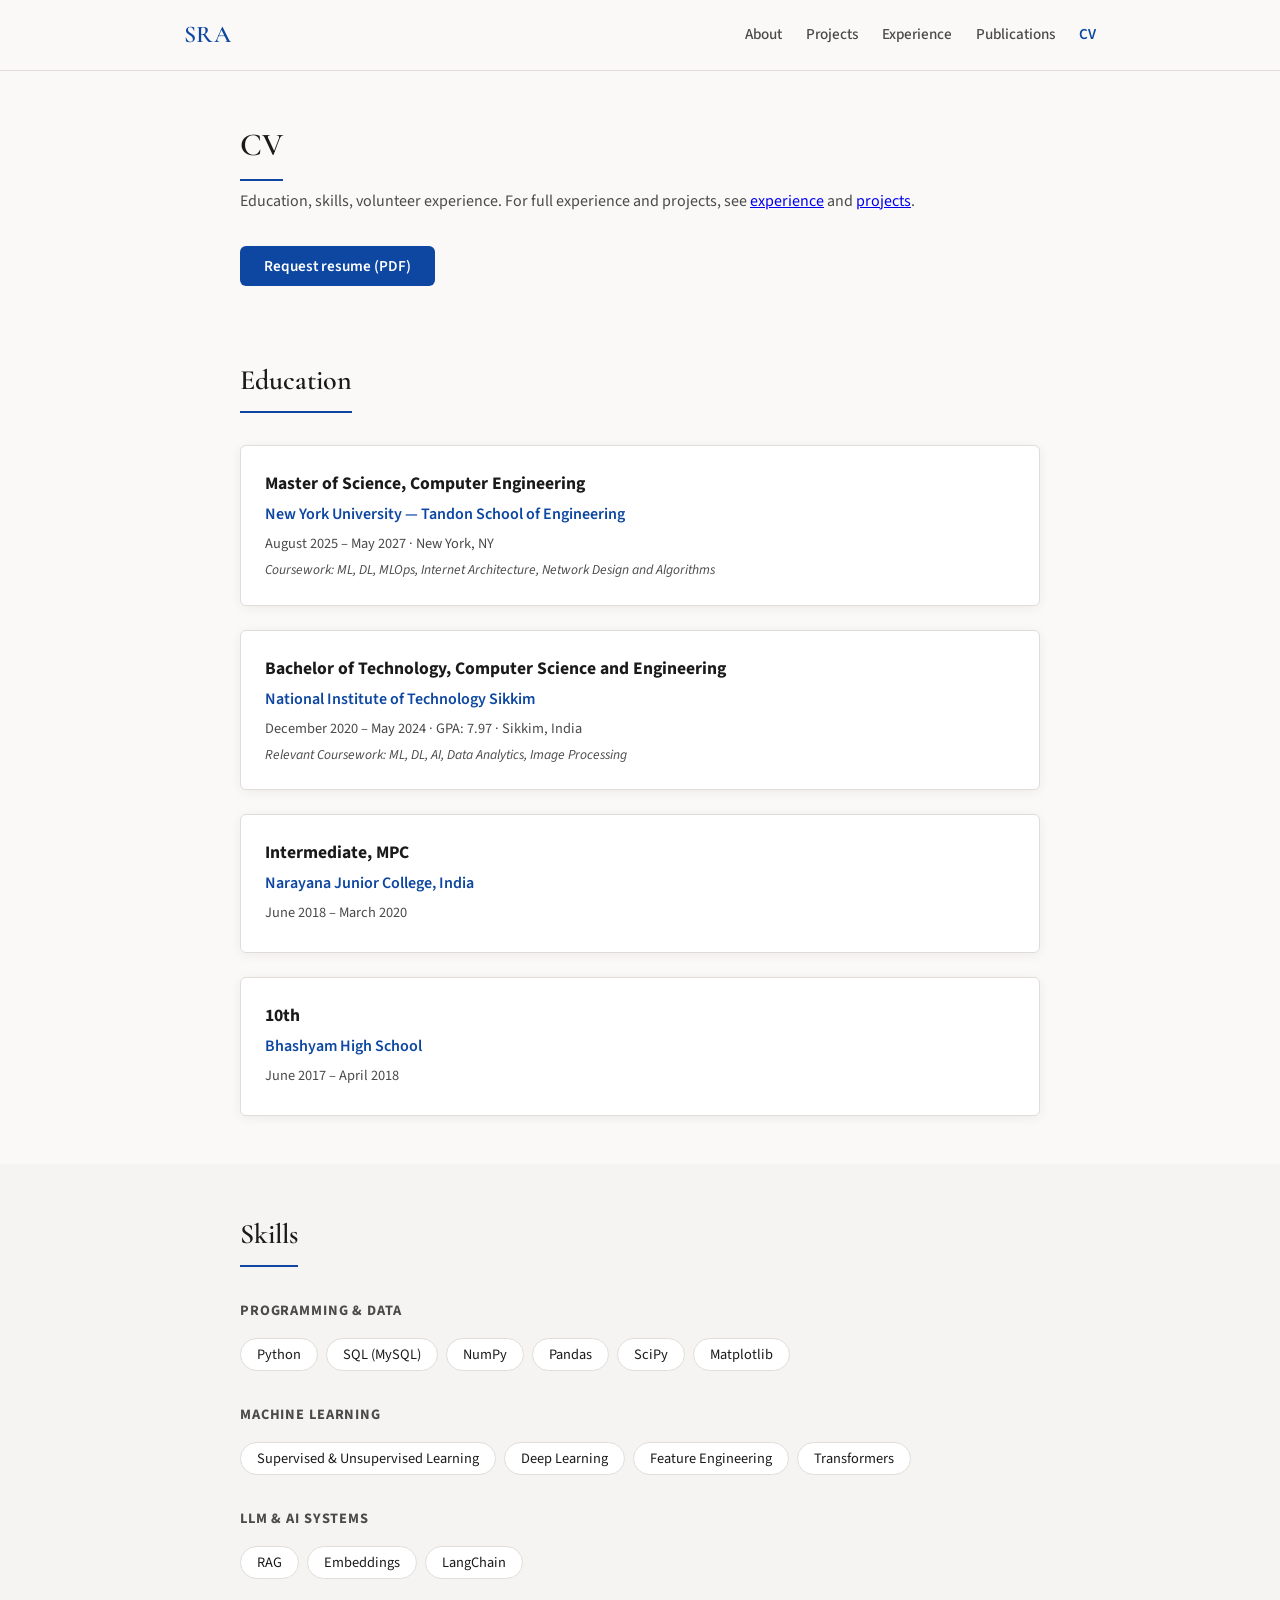
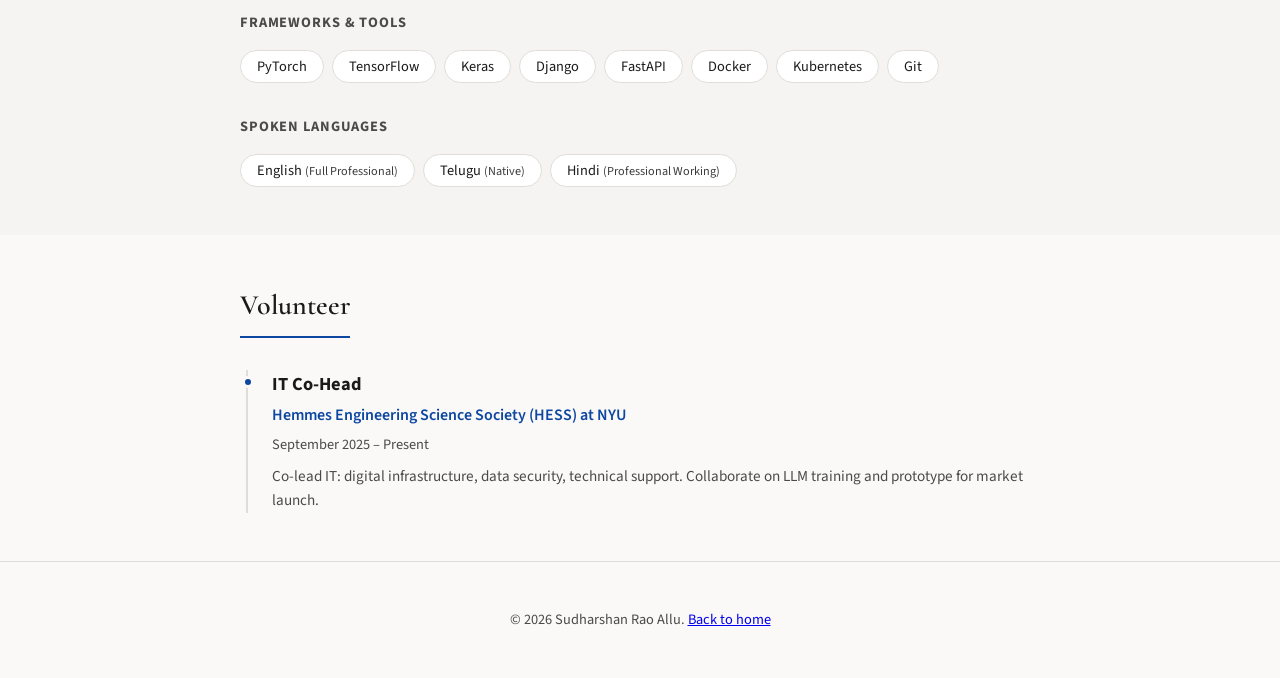
==== cv.html @ 73081bd7 "Add links, expand About and projects, multi-page nav (Title Case) Made-with: Cursor" ====
<!DOCTYPE html>
<html lang="en">
<head>
  <meta charset="UTF-8">
  <meta name="viewport" content="width=device-width, initial-scale=1.0">
  <title>CV | Sudharshan Rao Allu</title>
  <meta name="description" content="CV — Education, skills, volunteer. Sudharshan Rao Allu.">
  <link rel="preconnect" href="https://fonts.googleapis.com">
  <link rel="preconnect" href="https://fonts.gstatic.com" crossorigin>
  <link href="https://fonts.googleapis.com/css2?family=Cormorant+Garamond:ital,wght@0,400;0,600;1,400&family=Source+Sans+3:wght@400;500;600;700&display=swap" rel="stylesheet">
  <link rel="stylesheet" href="styles.css">
</head>
<body class="page-cv">
  <header class="site-header" id="header">
    <nav class="nav" aria-label="Main navigation">
      <a href="index.html" class="nav-logo">SRA</a>
      <button class="nav-toggle" aria-label="Toggle menu" aria-expanded="false">
        <span></span><span></span><span></span>
      </button>
      <ul class="nav-links">
        <li><a href="index.html">About</a></li>
        <li><a href="projects.html">Projects</a></li>
        <li><a href="experience.html">Experience</a></li>
        <li><a href="publications.html">Publications</a></li>
        <li><a href="cv.html">CV</a></li>
      </ul>
    </nav>
  </header>

  <main>
    <section class="section page-head">
      <div class="container">
        <h1 class="page-title">CV</h1>
        <p class="section-intro">Education, skills, volunteer experience. For full experience and projects, see <a href="experience.html">experience</a> and <a href="projects.html">projects</a>.</p>
        <div class="cv-download">
          <a href="mailto:sa9876@nyu.edu?subject=Resume%20request" class="btn btn-primary">Request resume (PDF)</a>
        </div>
      </div>
    </section>

    <section class="section">
      <div class="container">
        <h2 class="section-title">Education</h2>
        <div class="cards">
          <article class="card">
            <h3>Master of Science, Computer Engineering</h3>
            <p class="company">New York University — Tandon School of Engineering</p>
            <p class="meta">August 2025 – May 2027 · New York, NY</p>
            <p class="coursework">Coursework: ML, DL, MLOps, Internet Architecture, Network Design and Algorithms</p>
          </article>
          <article class="card">
            <h3>Bachelor of Technology, Computer Science and Engineering</h3>
            <p class="company">National Institute of Technology Sikkim</p>
            <p class="meta">December 2020 – May 2024 · GPA: 7.97 · Sikkim, India</p>
            <p class="coursework">Relevant Coursework: ML, DL, AI, Data Analytics, Image Processing</p>
          </article>
          <article class="card">
            <h3>Intermediate, MPC</h3>
            <p class="company">Narayana Junior College, India</p>
            <p class="meta">June 2018 – March 2020</p>
          </article>
          <article class="card">
            <h3>10th</h3>
            <p class="company">Bhashyam High School</p>
            <p class="meta">June 2017 – April 2018</p>
          </article>
        </div>
      </div>
    </section>

    <section class="section alt-bg">
      <div class="container">
        <h2 class="section-title">Skills</h2>
        <div class="skills-grid">
          <div class="skill-group">
            <h4>Programming & data</h4>
            <ul class="skill-tags">
              <li>Python</li>
              <li>SQL (MySQL)</li>
              <li>NumPy</li>
              <li>Pandas</li>
              <li>SciPy</li>
              <li>Matplotlib</li>
            </ul>
          </div>
          <div class="skill-group">
            <h4>Machine learning</h4>
            <ul class="skill-tags">
              <li>Supervised & Unsupervised Learning</li>
              <li>Deep Learning</li>
              <li>Feature Engineering</li>
              <li>Transformers</li>
            </ul>
          </div>
          <div class="skill-group">
            <h4>LLM & AI systems</h4>
            <ul class="skill-tags">
              <li>RAG</li>
              <li>Embeddings</li>
              <li>LangChain</li>
            </ul>
          </div>
          <div class="skill-group">
            <h4>Frameworks & tools</h4>
            <ul class="skill-tags">
              <li>PyTorch</li>
              <li>TensorFlow</li>
              <li>Keras</li>
              <li>Django</li>
              <li>FastAPI</li>
              <li>Docker</li>
              <li>Kubernetes</li>
              <li>Git</li>
            </ul>
          </div>
          <div class="skill-group">
            <h4>Spoken languages</h4>
            <ul class="skill-tags lang-tags">
              <li>English <span>(Full Professional)</span></li>
              <li>Telugu <span>(Native)</span></li>
              <li>Hindi <span>(Professional Working)</span></li>
            </ul>
          </div>
        </div>
      </div>
    </section>

    <section class="section">
      <div class="container">
        <h2 class="section-title">Volunteer</h2>
        <div class="timeline">
          <article class="timeline-item">
            <div class="timeline-marker"></div>
            <div class="timeline-content">
              <h3>IT Co-Head</h3>
              <p class="company">Hemmes Engineering Science Society (HESS) at NYU</p>
              <p class="meta">September 2025 – Present</p>
              <p class="description">Co-lead IT: digital infrastructure, data security, technical support. Collaborate on LLM training and prototype for market launch.</p>
            </div>
          </article>
        </div>
      </div>
    </section>
  </main>

  <footer class="site-footer">
    <div class="container">
      <p>© <span id="year"></span> Sudharshan Rao Allu. <a href="index.html">Back to home</a></p>
    </div>
  </footer>

  <script src="script.js"></script>
</body>
</html>
---- styles.css ----
:root {
  --color-bg: #faf9f7;
  --color-surface: #fff;
  --color-text: #1a1a1a;
  --color-text-muted: #4a4a4a;
  --color-accent: #0d47a1;
  --color-accent-light: #1565c0;
  --color-border: #e0ddd9;
  --font-serif: 'Cormorant Garamond', Georgia, serif;
  --font-sans: 'Source Sans 3', -apple-system, BlinkMacSystemFont, sans-serif;
  --space-xs: 0.25rem;
  --space-sm: 0.5rem;
  --space-md: 1rem;
  --space-lg: 1.5rem;
  --space-xl: 2rem;
  --space-2xl: 3rem;
  --radius: 6px;
  --shadow: 0 2px 12px rgba(0, 0, 0, 0.06);
  --transition: 0.2s ease;
}

*, *::before, *::after { box-sizing: border-box; }
html { scroll-behavior: smooth; }
body {
  margin: 0;
  font-family: var(--font-sans);
  font-size: 1rem;
  line-height: 1.6;
  color: var(--color-text);
  background: var(--color-bg);
}

.site-header {
  position: sticky;
  top: 0;
  z-index: 100;
  background: rgba(250, 249, 247, 0.95);
  backdrop-filter: blur(8px);
  border-bottom: 1px solid var(--color-border);
}
.site-header.is-scrolled { box-shadow: var(--shadow); }

.nav {
  max-width: 960px;
  margin: 0 auto;
  padding: var(--space-md) var(--space-lg);
  display: flex;
  align-items: center;
  justify-content: space-between;
}
.nav-logo {
  font-family: var(--font-serif);
  font-weight: 600;
  font-size: 1.5rem;
  color: var(--color-accent);
  text-decoration: none;
  letter-spacing: 0.02em;
}
.nav-links {
  display: flex;
  gap: var(--space-lg);
  list-style: none;
  margin: 0;
  padding: 0;
}
.nav-links a {
  color: var(--color-text-muted);
  text-decoration: none;
  font-weight: 500;
  font-size: 0.95rem;
  transition: color var(--transition);
}
.nav-links a:hover { color: var(--color-accent); }
body.page-about .nav-links a[href="index.html"],
body.page-projects .nav-links a[href="projects.html"],
body.page-experience .nav-links a[href="experience.html"],
body.page-publications .nav-links a[href="publications.html"],
body.page-cv .nav-links a[href="cv.html"] {
  color: var(--color-accent);
  font-weight: 600;
}
.nav-toggle {
  display: none;
  flex-direction: column;
  gap: 5px;
  background: none;
  border: none;
  cursor: pointer;
  padding: var(--space-sm);
}
.nav-toggle span {
  width: 22px;
  height: 2px;
  background: var(--color-text);
}

.hero {
  min-height: 85vh;
  display: flex;
  align-items: center;
  justify-content: center;
  padding: var(--space-2xl) var(--space-lg);
  background: linear-gradient(160deg, #e8eef5 0%, var(--color-bg) 50%, #f0eeeb 100%);
  border-bottom: 1px solid var(--color-border);
}
.hero-content { text-align: center; max-width: 640px; }
.hero-badge {
  display: inline-block;
  font-size: 0.8rem;
  font-weight: 600;
  text-transform: uppercase;
  letter-spacing: 0.08em;
  color: var(--color-accent);
  background: rgba(13, 71, 161, 0.1);
  padding: var(--space-xs) var(--space-md);
  border-radius: 999px;
  margin-bottom: var(--space-lg);
}
.hero-name {
  font-family: var(--font-serif);
  font-size: clamp(2.25rem, 6vw, 3.5rem);
  font-weight: 600;
  margin: 0 0 var(--space-sm);
  letter-spacing: 0.02em;
}
.hero-tagline {
  font-size: 1.2rem;
  color: var(--color-text);
  margin: 0 0 var(--space-xs);
  font-weight: 500;
}
.hero-subtitle, .hero-location {
  font-size: 1rem;
  color: var(--color-text-muted);
  margin: 0 0 var(--space-xs);
}
.hero-location { margin-bottom: var(--space-xl); }
.hero.hero-compact {
  min-height: 60vh;
  padding: var(--space-xl) var(--space-lg);
}
.hero.hero-compact .hero-content { max-width: 100%; }
.hero-cta {
  display: flex;
  gap: var(--space-md);
  justify-content: center;
  flex-wrap: wrap;
}

.highlights {
  padding: var(--space-lg) var(--space-lg);
  background: var(--color-text);
  color: rgba(255,255,255,0.9);
}
.highlights-inner {
  max-width: 800px;
  margin: 0 auto;
  display: flex;
  flex-wrap: wrap;
  justify-content: center;
  gap: var(--space-lg) var(--space-2xl);
  font-size: 0.95rem;
}
.highlight-item strong { color: #fff; }

.btn {
  display: inline-block;
  padding: var(--space-sm) var(--space-lg);
  font-family: var(--font-sans);
  font-weight: 600;
  font-size: 0.95rem;
  text-decoration: none;
  border-radius: var(--radius);
  transition: background var(--transition), color var(--transition);
}
.btn-primary {
  background: var(--color-accent);
  color: #fff;
}
.btn-primary:hover { background: var(--color-accent-light); }
.btn-secondary {
  background: transparent;
  color: var(--color-accent);
  border: 2px solid var(--color-accent);
}
.btn-secondary:hover { background: var(--color-accent); color: #fff; }

.section { padding: var(--space-2xl) var(--space-lg); }
.container { max-width: 800px; margin: 0 auto; }
.container-narrow { max-width: 640px; }
.page-head { padding-bottom: var(--space-lg); }
.page-title {
  font-family: var(--font-serif);
  font-size: 2rem;
  font-weight: 600;
  margin: 0 0 var(--space-sm);
  color: var(--color-text);
  border-bottom: 2px solid var(--color-accent);
  padding-bottom: var(--space-sm);
  display: inline-block;
}
.section-title {
  font-family: var(--font-serif);
  font-size: 1.75rem;
  font-weight: 600;
  margin: 0 0 var(--space-xl);
  color: var(--color-text);
  border-bottom: 2px solid var(--color-accent);
  padding-bottom: var(--space-sm);
  display: inline-block;
}
.section-intro {
  color: var(--color-text-muted);
  font-size: 1rem;
  margin: 0 0 var(--space-xl);
}
.alt-bg { background: rgba(0,0,0,0.02); }

.updates-table-wrap { overflow-x: auto; }
.updates-table {
  width: 100%;
  border-collapse: collapse;
  font-size: 0.95rem;
}
.updates-table td {
  padding: var(--space-sm) var(--space-md) var(--space-sm) 0;
  vertical-align: top;
  border-bottom: 1px solid var(--color-border);
}
.updates-table tr:last-child td { border-bottom: none; }
.updates-date {
  white-space: nowrap;
  color: var(--color-text-muted);
  font-size: 0.9rem;
  width: 6em;
}

.pub-list-numbered { list-style: decimal; padding-left: 1.5rem; }
.pub-list-numbered li { margin-bottom: var(--space-lg); }
.pub-list-numbered .pub-venue { margin-top: var(--space-xs); }

.project-cards-preview { grid-template-columns: repeat(auto-fill, minmax(260px, 1fr)); }
.project-card h3 a {
  color: inherit;
  text-decoration: none;
}
.project-card h3 a:hover { color: var(--color-accent); }

.project-links {
  margin: 0 0 var(--space-md);
  font-size: 0.9rem;
}
.project-links a {
  color: var(--color-accent);
  text-decoration: none;
  margin-right: var(--space-lg);
}
.project-links a:hover { text-decoration: underline; }

.cv-download { margin-top: var(--space-lg); }

.about-content p { margin: 0 0 var(--space-md); }
.about-content .lead { font-size: 1.1rem; color: var(--color-text-muted); }
.about-content .highlight {
  background: rgba(13, 71, 161, 0.08);
  padding: var(--space-md);
  border-radius: var(--radius);
  border-left: 4px solid var(--color-accent);
}

.timeline {
  position: relative;
  padding-left: var(--space-xl);
}
.timeline::before {
  content: '';
  position: absolute;
  left: 6px;
  top: 0;
  bottom: 0;
  width: 2px;
  background: var(--color-border);
}
.timeline-item { position: relative; padding-bottom: var(--space-xl); }
.timeline-item:last-child { padding-bottom: 0; }
.timeline-marker {
  position: absolute;
  left: calc(-1 * var(--space-xl) + 2px);
  top: 0.4em;
  width: 12px;
  height: 12px;
  border-radius: 50%;
  background: var(--color-accent);
  border: 3px solid var(--color-bg);
}
.timeline-content h3 { margin: 0 0 var(--space-xs); font-size: 1.15rem; }
.timeline-content .company { color: var(--color-accent); font-weight: 600; margin: 0 0 var(--space-xs); }
.timeline-content .meta { font-size: 0.9rem; color: var(--color-text-muted); margin: 0 0 var(--space-sm); }
.timeline-content .description { margin: 0; font-size: 0.95rem; color: var(--color-text-muted); }

.project-cards { display: grid; gap: var(--space-lg); }
.project-card {
  background: var(--color-surface);
  padding: var(--space-lg);
  border-radius: var(--radius);
  border: 1px solid var(--color-border);
  box-shadow: var(--shadow);
  transition: box-shadow var(--transition), border-color var(--transition);
}
.project-card:hover {
  box-shadow: 0 4px 20px rgba(0, 0, 0, 0.08);
  border-color: rgba(13, 71, 161, 0.2);
}
.project-card.featured {
  border-color: rgba(13, 71, 161, 0.35);
  padding: var(--space-xl);
}
.project-card.featured h3 { font-size: 1.25rem; }
.project-card h3 {
  margin: 0 0 var(--space-sm);
  font-size: 1.15rem;
  color: var(--color-accent);
}
.project-meta {
  font-size: 0.9rem;
  color: var(--color-text-muted);
  margin: 0 0 var(--space-md);
}
.project-desc {
  margin: 0 0 var(--space-md);
  font-size: 0.95rem;
  color: var(--color-text-muted);
  line-height: 1.6;
}
.project-skills {
  list-style: none;
  margin: 0;
  padding: 0;
  display: flex;
  flex-wrap: wrap;
  gap: var(--space-sm);
}
.project-skills li {
  background: rgba(13, 71, 161, 0.1);
  color: var(--color-accent);
  padding: var(--space-xs) var(--space-md);
  border-radius: 999px;
  font-size: 0.85rem;
  font-weight: 500;
}

.cards { display: grid; gap: var(--space-lg); }
.card {
  background: var(--color-surface);
  padding: var(--space-lg);
  border-radius: var(--radius);
  border: 1px solid var(--color-border);
  box-shadow: var(--shadow);
  transition: box-shadow var(--transition);
}
.card:hover { box-shadow: 0 4px 20px rgba(0, 0, 0, 0.08); }
.card h3 { margin: 0 0 var(--space-xs); font-size: 1.1rem; }
.card .company { color: var(--color-accent); font-weight: 600; margin: 0 0 var(--space-xs); }
.card .meta { font-size: 0.9rem; color: var(--color-text-muted); margin: 0 0 var(--space-xs); }
.card .coursework { font-size: 0.85rem; color: var(--color-text-muted); margin: 0; font-style: italic; }

.skills-grid { display: grid; gap: var(--space-xl); }
.skill-group h4 {
  font-size: 0.9rem;
  text-transform: uppercase;
  letter-spacing: 0.06em;
  color: var(--color-text-muted);
  margin: 0 0 var(--space-md);
}
.skill-tags {
  list-style: none;
  margin: 0;
  padding: 0;
  display: flex;
  flex-wrap: wrap;
  gap: var(--space-sm);
}
.skill-tags li {
  background: var(--color-surface);
  padding: var(--space-xs) var(--space-md);
  border-radius: 999px;
  font-size: 0.9rem;
  border: 1px solid var(--color-border);
}
.skill-tags.lang-tags li span { opacity: 0.85; font-size: 0.85em; }

.pub-list, .cert-list { margin: 0; padding-left: 1.25rem; }
.pub-list li, .cert-list li { margin-bottom: var(--space-md); }
.pub-list li:last-child, .cert-list li:last-child { margin-bottom: 0; }
.pub-list strong a, .cert-list a {
  color: var(--color-text);
  text-decoration: none;
}
.pub-list strong a:hover, .cert-list a:hover {
  color: var(--color-accent);
  text-decoration: underline;
}
.pub-venue { display: block; font-weight: normal; font-size: 0.9rem; color: var(--color-text-muted); margin-top: var(--space-xs); }

.contact-grid {
  display: grid;
  grid-template-columns: repeat(auto-fill, minmax(200px, 1fr));
  gap: var(--space-lg);
  margin-bottom: var(--space-xl);
}
.contact-item {
  display: flex;
  flex-direction: column;
  padding: var(--space-md);
  background: var(--color-surface);
  border-radius: var(--radius);
  border: 1px solid var(--color-border);
  text-decoration: none;
  color: inherit;
  transition: border-color var(--transition), box-shadow var(--transition);
}
a.contact-item:hover {
  border-color: var(--color-accent);
  box-shadow: var(--shadow);
}
.contact-label {
  font-size: 0.8rem;
  text-transform: uppercase;
  letter-spacing: 0.05em;
  color: var(--color-text-muted);
  margin-bottom: var(--space-xs);
}
.contact-value { font-weight: 500; }

.contact-cta {
  display: flex;
  gap: var(--space-md);
  flex-wrap: wrap;
  margin-bottom: var(--space-xl);
}
.contact-cta .btn { margin-right: var(--space-sm); }
.contact-note { color: var(--color-text-muted); font-size: 0.95rem; margin: 0; }

.site-footer {
  padding: var(--space-xl) var(--space-lg);
  text-align: center;
  color: var(--color-text-muted);
  font-size: 0.9rem;
  border-top: 1px solid var(--color-border);
}

@media (max-width: 700px) {
  .nav-toggle { display: flex; }
  .nav-links {
    position: fixed;
    top: 0;
    right: 0;
    height: 100vh;
    width: 240px;
    background: var(--color-surface);
    flex-direction: column;
    padding: var(--space-2xl) var(--space-lg);
    gap: var(--space-md);
    box-shadow: -4px 0 20px rgba(0,0,0,0.1);
    transform: translateX(100%);
    transition: transform 0.25s ease;
  }
  .nav-links.is-open { transform: translateX(0); }
  .hero-cta { flex-direction: column; }
  .timeline { padding-left: var(--space-lg); }
  .timeline-marker { left: calc(-1 * var(--space-lg) + 2px); }
}

@media print {
  :root { --color-bg: #fff; --color-surface: #fff; --color-border: #ccc; }
  .site-header { position: static; background: #fff; }
  .nav-toggle { display: none !important; }
  .nav-links { display: flex !important; transform: none !important; position: static !important; height: auto !important; width: auto !important; box-shadow: none !important; }
  .hero { min-height: auto; padding: var(--space-xl) 0; page-break-after: avoid; }
  .section { padding: var(--space-lg) 0; page-break-inside: avoid; }
  .btn { border: 1px solid #333; }
  .card, .project-card { box-shadow: none; border: 1px solid #ddd; }
  .contact-item { break-inside: avoid; }
  a[href]::after { content: none; }
  body { font-size: 11pt; }
}
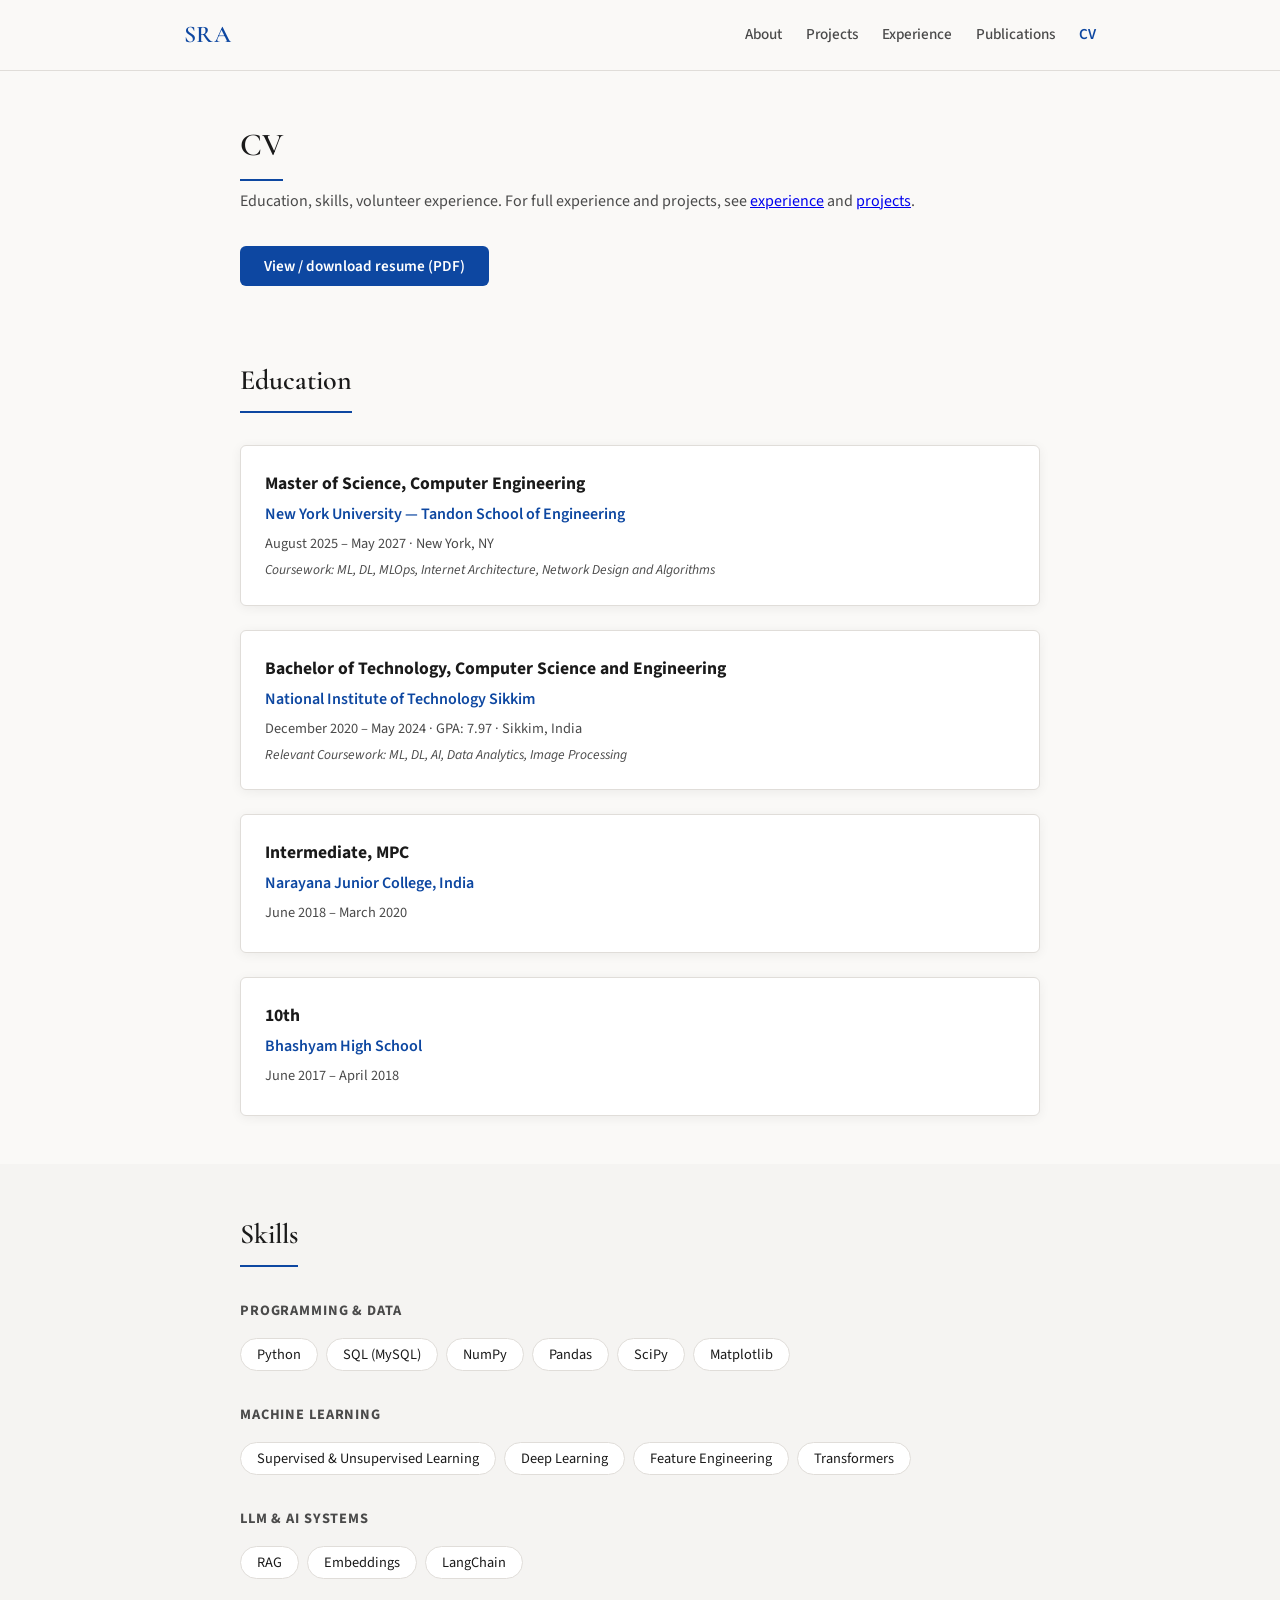
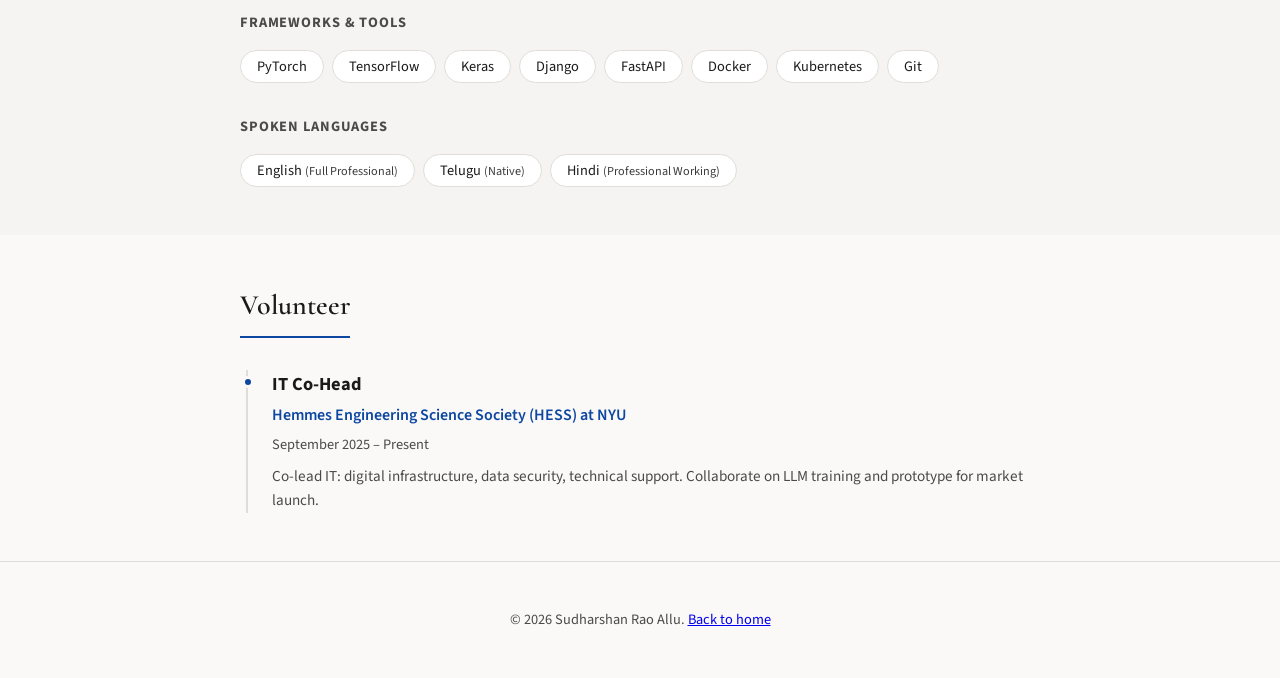
==== commit ee983ec6: "Link resume button to Google Drive PDF Made-with: Cursor" ====
--- a/cv.html
+++ b/cv.html
@@ -33,7 +33,7 @@
         <h1 class="page-title">CV</h1>
         <p class="section-intro">Education, skills, volunteer experience. For full experience and projects, see <a href="experience.html">experience</a> and <a href="projects.html">projects</a>.</p>
         <div class="cv-download">
-          <a href="mailto:sa9876@nyu.edu?subject=Resume%20request" class="btn btn-primary">Request resume (PDF)</a>
+          <a href="https://drive.google.com/file/d/1S9ycVc-dWOL4a_rOeP2IlCRQZCybkio6/view?usp=sharing" class="btn btn-primary" target="_blank" rel="noopener noreferrer">View / download resume (PDF)</a>
         </div>
       </div>
     </section>
